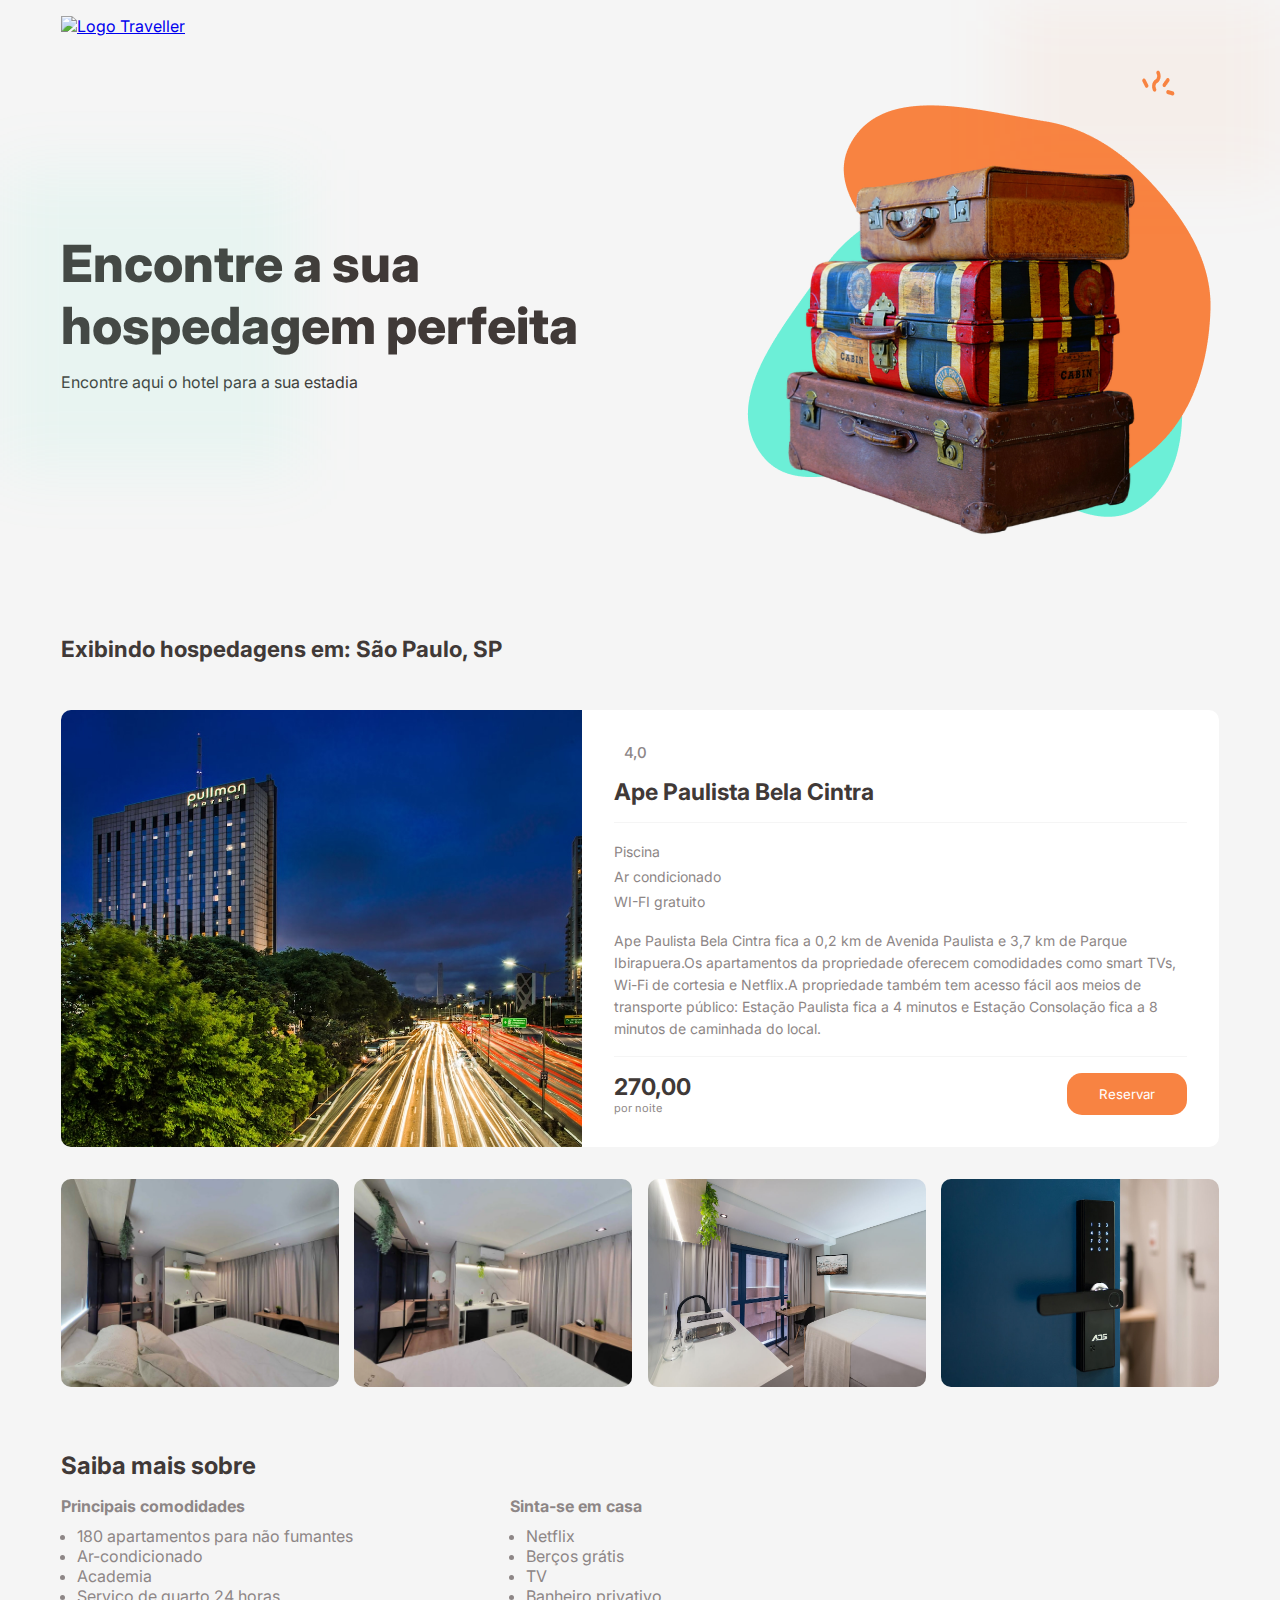
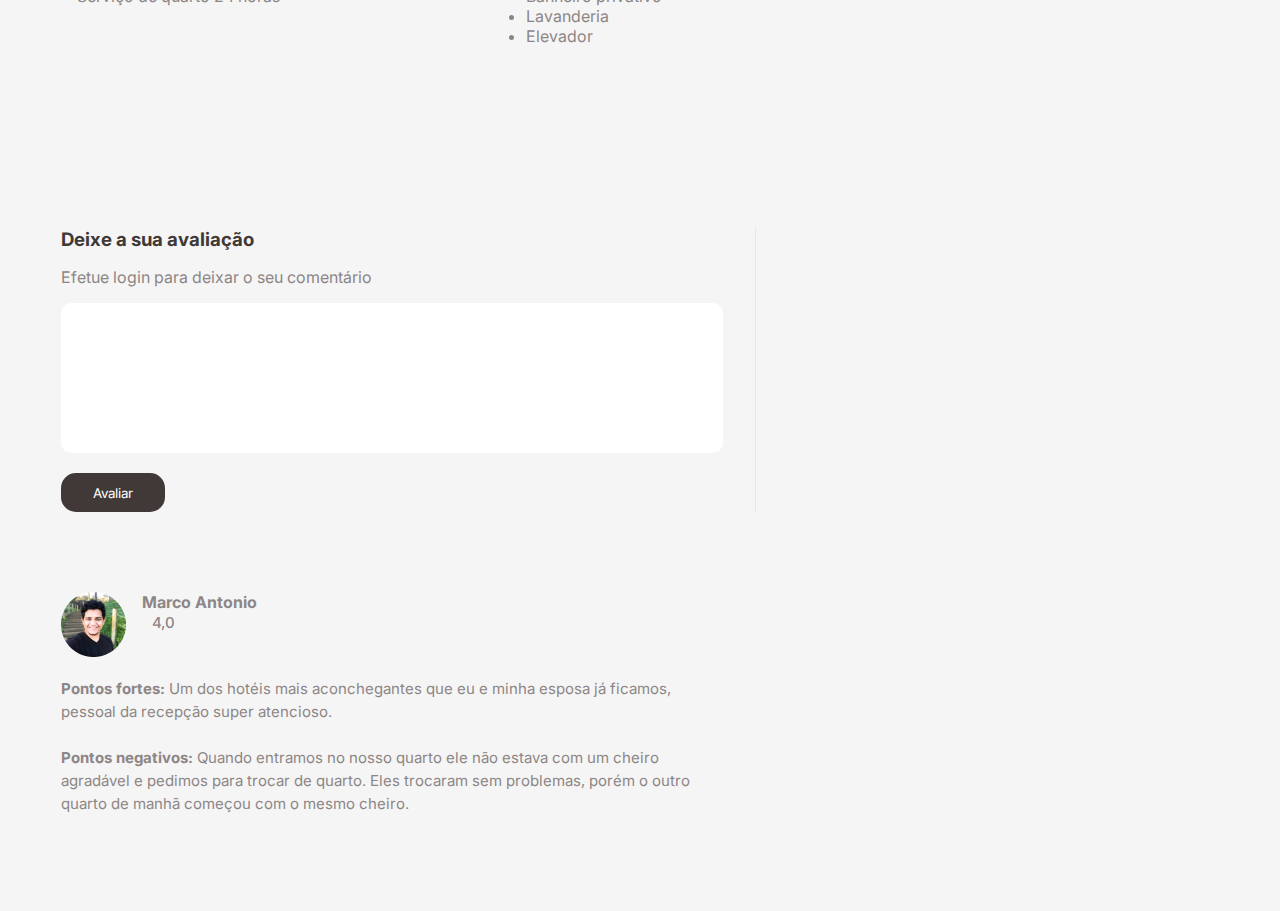
==== src/pages/hospedagem/ape-paulista.html @ 71d8b470 "Pagina e imagens do hotel ape paulista criada/add" ====
<!DOCTYPE html>
<html lang="pt-br">

<head>
  <meta charset="UTF-8">
  <meta http-equiv="X-UA-Compatible" content="IE=edge">
  <meta name="viewport" content="width=device-width, initial-scale=1.0">
  <title> Ape Paulista Bela Cintra </title>

  <link rel="stylesheet" href="../../styles/home.css" />
  <link rel="stylesheet" href="../../styles/hospedagens/style-pages.css" />

  <script src="https://polyfill.io/v3/polyfill.min.js?features=default"></script>
  <link rel="stylesheet" href="https://cdnjs.cloudflare.com/ajax/libs/font-awesome/6.0.0-beta2/css/all.min.css"
    integrity="sha512-YWzhKL2whUzgiheMoBFwW8CKV4qpHQAEuvilg9FAn5VJUDwKZZxkJNuGM4XkWuk94WCrrwslk8yWNGmY1EduTA=="
    crossorigin="anonymous" referrerpolicy="no-referrer" />
</head>
    
    <header>
        <div class="container"> 
              <a href="/index.html">  <img id="logo" src="../../assets/img/logo-traveller.png" alt="Logo Traveller" /> </a> </div>

            <div class="container header flex"> 
                <div class="header-titles"> 
                    <h2 class="title">Encontre a sua <br> hospedagem perfeita</h1>
                    <p class="subtitle">Encontre aqui o hotel para a sua estadia</p>
                </div>

                <div class="suitcases">
                    <img class="suitcases" src="../../assets/img/hospedagens/top.png" alt="Malas de viagem">
                </div>

         </div>

    </header>
 
     

    <main class="container flex">

        <p class="location"> Exibindo hospedagens em: São Paulo, SP </p>
        <section class="main-img"> 
            <img src="../../assets/img/hospedagens/pullman-1.jpg" alt="">
        </section>


        <section class="infos-hotel"> 
        
            <div class="info-stars">
                    <i class="fas fa-star"></i>
                    <i class="fas fa-star"></i>
                    <i class="fas fa-star"></i>
                    <i class="fas fa-star"></i>
                    <i class="fa-solid fa-star gray"></i>
                  <span>4,0</span>
                </div>
            
        <h1> Ape Paulista Bela Cintra </h1>
         

        <div class="more-about">
              <p><i class="fa-sharp fa-solid fa-person-swimming"></i> Piscina</p>
              <p><i class="fa-solid fa-wind"></i> Ar condicionado</p>
              <p><i class="fa-solid fa-wifi"></i> WI-FI gratuito</p>

              <p>Ape Paulista Bela Cintra fica a 0,2 km de Avenida Paulista e 3,7 km de Parque Ibirapuera.Os apartamentos da propriedade oferecem comodidades como smart TVs, Wi-Fi de cortesia e Netflix.A propriedade também tem acesso fácil aos meios de transporte público: Estação Paulista fica a 4 minutos e Estação Consolação fica a 8 minutos de caminhada do local.            </p>
        </div>

        <div class="prices-and-booking">
            <div class="prices"> 
                <strong>270,00</strong>
                <small>por noite</small>
           </div>

          <button class="btn btn-booking"> Reservar </button>

        </div>

        </section>

        <section class="hotel-gallery">
            <img src="../../assets/img/hospedagens/ape-paulista-2.webp" alt="Quarto 1 com cama de casal e cozinha">
            <img src="../../assets/img/hospedagens/ape-paulista-3.webp" alt="Quarto 2 com cama de casal e cozinha">
            <img src="../../assets/img/hospedagens/ape-paulista-4.jpg" alt="Quarto 3 com cama de casal e cozinha">
            <img src="../../assets/img/hospedagens/ape-paulista-5.jpg" alt="Imagem da porta com fechadura eletronica">
        </section>


        <section class="hotel-desc-main">
            <h2>Saiba mais sobre</h2>
            <div class="flex desc-main-flex"> 
                <div class="hotel-comfort">
                    <strong> Principais comodidades </strong> 
                    <ul> 
                         
                            <li> 180 apartamentos para não fumantes </li>
                            <li> Ar-condicionado </li>
                            <li> Academia </li>
                            <li> Serviço de quarto 24 horas</li>
                    </ul> 
            </div>

            <div class="hotel-comfort">
                <strong> Sinta-se em casa</strong> 
                <ul> 
                        <li> Netflix </li>
                        <li> Berços grátis </li>
                        <li> TV </li>
                        <li> Banheiro privativo </li>
                        <li> Lavanderia </li>
                        <li> Elevador </li>
                </ul> 
        </div>

        <iframe src="https://www.google.com/maps/embed?pb=!1m18!1m12!1m3!1d3657.3712341080295!2d-46.663072385035385!3d-23.55510696724648!2m3!1f0!2f0!3f0!3m2!1i1024!2i768!4f13.1!3m3!1m2!1s0x94ce5832824b8c51%3A0xcbb1a629f4c83965!2sR.%20Bela%20Cintra%2C%20934%20-%20Consola%C3%A7%C3%A3o%2C%20S%C3%A3o%20Paulo%20-%20SP%2C%2001415-002!5e0!3m2!1spt-BR!2sbr!4v1664850452083!5m2!1spt-BR!2sbr" width="400" height="300" style="border:0;" allowfullscreen="" loading="lazy" referrerpolicy="no-referrer-when-downgrade"></iframe>

                    
                
            </div>

        </section>

        <section class="guest-reviews-head">
            <h3>Deixe a sua avaliação</h3>

            <label for="guest-reviews">Efetue login para deixar o seu comentário</label>
            <textarea name="guest-reviews" id="guest-reviews" cols="30" rows="10"></textarea>

            <button class="btn btn-reviews"> Avaliar </button>


        </section>

        <section class="guest-reviews-comments">
            <div class="user-review"> 
              <div class="review-avatar"> <img src="../../assets/img/hospedagens/avatar-1.png" alt="Imagem de perfil do usuário que avaliou"> </div>

              <div class="user-and-stars">
                <strong>Marco Antonio</strong>
                <div class="user-review-stars">
                    <i class="fas fa-star"></i>
                    <i class="fas fa-star"></i>
                    <i class="fas fa-star"></i>
                    <i class="fas fa-star"></i>
                    <i class="fas fa-star gray"></i>
                  <span>4,0</span>
                </div>
                
              </div>

             <div class="text-review">
                <p> <strong>Pontos fortes: </strong> Um dos hotéis mais aconchegantes que eu e minha esposa já ficamos, pessoal da recepção super atencioso. <br> <br>

                <p> <strong>Pontos negativos:</strong> Quando entramos no nosso quarto ele não estava com um cheiro agradável e pedimos para trocar de quarto. Eles trocaram sem problemas, porém o outro quarto de manhã começou com o mesmo cheiro.
                </p>
                </p>
             </div>
        </div>

        </section>

    </main>

</body>
</html>
---- src/styles/home.css ----
@import url('https://fonts.googleapis.com/css2?family=Inter&display=swap');
@import url('https://fonts.googleapis.com/css2?family=Roboto&display=swap');

body {
  background: #F5F5F5;
  color: #403937;
}

div.container-logo {
  padding: 13px 0px 0px 160px;
  width: 122px;
  height: 65px;
}

a.item {
  color: #f98748;
  text-decoration: none;
  font-family: 'Inter';
  margin: 25px 10px 0px 50px;
  text-align: center;
  font-weight: 900;
}

* {
  margin: 0;
  padding: 0;
  box-sizing: border-box;
}

div.inline {
  display: inline-flex;
  width: 100%;
}

h1.title {
  width: 500px;
  /* height: 124px; */
  margin-left: 160px;
  margin-top: 150px;

  font-family: 'Inter';
  font-style: normal;
  font-weight: 800;
  font-size: 48px;
  line-height: 130%;

  text-shadow: 0px 4px 4px rgba(0, 0, 0, 0.25);
}

h4.subtitle {
  width: 400px;
  height: 52px;
  margin-left: 160px;
  margin-top: 22px;

  font-family: 'Roboto';
  font-style: normal;
  font-weight: 400;
  font-size: 20px;
  line-height: 130%;

  font-stretch: 100;
}

div.container-suitcases {
  float: left;
}

img.suitcases {
  width: 596px;
  height: 634px;
  margin-bottom: 10px;
}

.accommodation__title {
  width: 449px;
  height: 42px;
  margin-top: 0px;
  margin-left: 70px;

  font-family: 'Inter';
  font-style: normal;
  font-weight: 800;
  font-size: 32px;
  line-height: 130%;

  color: #403937;
}

/* Card-Home */
section.grid-container {
  grid-template-columns: auto auto auto;
  justify-content: center;
  align-items: center;
  display: grid;
}

div.card {
  background: url(../assets/img/edificio.png);
  border-radius: 31px;
  width: 354px;
  height: 473px;
  margin-left: 50px;
  margin-top: 60px;
}

.card__container {
  width: 354px;
  height: 201px;
  left: 159px;
  margin-top: 300px;

  background: #FFFFFF;
  border-radius: 31px;
}

.star__container {
  margin-left: 30px;
  margin-bottom: 10px;
}

span {
  margin-left: 10px;
  font-family: 'Inter';
  font-style: normal;
  font-weight: 500;
  font-size: 15px;
}

.fa-star {
  color: #E5BA20;
}

p.star__container>i:last-child {
  color: #E2E2E2
}

h2.info-box__title {
  margin-left: 30px;
  font-family: 'Inter';
  font-size: 23px;
}

hr {
  width: 292px;
  height: 0px;
  margin-left: 18px;
  margin-top: 30px;

  border: 1px solid rgba(0, 0, 0, 0.07);
}

div.icon {
  width: 253px;
  height: 57px;
  margin-left: 30px;
  margin-top: 20px;
  color: #8D8686;
}

div.icon>p {
  height: 13px;

  font-family: 'Inter';
  font-style: normal;
  font-weight: 500;
  font-size: 12px;
  line-height: 130%;
}

p.price {
  height: 30px;
  margin-right: 40px;
  margin-top: 10px;

  font-family: 'Inter';
  font-style: normal;
  font-weight: 700;
  font-size: 23px;
  line-height: 130%;

  display: flex;
  align-items: flex-end;

  color: #403937;
}

p.by-night {
  height: 14px;
  left: 399px;
  right: 954px;
  top: 1200px;

  font-family: 'Inter';
  font-style: normal;
  font-weight: 500;
  font-size: 11px;
  line-height: 130%;

  color: #8D8686;
}

.bottom__space {
  margin-bottom: 100px;
}

@media (min-width: 1024px) and (max-width: 1120px) {
  div.container-logo {
    padding: 10px 0px 0px 140px;
    width: 620px;
  }

  h1.title {
    width: 240px;
    margin-left: 140px;
    margin-top: 150px;

    font-family: 'Inter';
    font-style: normal;
    font-weight: 800;
    font-size: 28px;
    line-height: 130%;

    text-shadow: 0px 4px 4px rgba(0, 0, 0, 0.25);
  }

  h4.subtitle {
    width: 240px;
    height: 52px;
    margin-left: 140px;
    margin-top: 22px;

    font-family: 'Roboto';
    font-style: normal;
    font-weight: 400;
    font-size: 20px;
    line-height: 130%;

    font-stretch: 100;
  }
  
  img.suitcases {
    width: 450px;
    height: 560px;
    margin-bottom: 5px;
  }

  section.grid-container {
    grid-template-columns: auto auto;
    justify-content: center;
    align-items: center;
    display: grid;
  }

  .accommodation__title {
    width: 449px;
    height: 42px;
    margin-top: 0px;
    margin-left: 170px;

    font-family: 'Inter';
    font-style: normal;
    font-weight: 800;
    font-size: 30px;
    line-height: 130%;

    color: #403937;
  }
}

@media (min-width: 750px) and (max-width: 1023px) {
  div.container-logo {
    padding: 13px 0px 0px 100px;
    width: 620px;
  }

  h1.title {
    width: 200px;
    margin-left: 100px;
    margin-top: 150px;

    font-family: 'Inter';
    font-style: normal;
    font-weight: 800;
    font-size: 28px;
    line-height: 130%;

    text-shadow: 0px 4px 4px rgba(0, 0, 0, 0.25);
  }

  h4.subtitle {
    width: 200px;
    height: 52px;
    margin-left: 100px;
    margin-top: 22px;

    font-family: 'Roboto';
    font-style: normal;
    font-weight: 400;
    font-size: 20px;
    line-height: 130%;

    font-stretch: 100;
  }

  img.suitcases {
    width: 400px;
    height: 500px;
    margin-bottom: 5px;
  }

  section.grid-container {
    grid-template-columns: auto auto;
    justify-content: center;
    align-items: center;
    display: grid;
  }

  .accommodation__title {
    width: 449px;
    height: 42px;
    margin-top: 0px;
    margin-left: 120px;

    font-family: 'Inter';
    font-style: normal;
    font-weight: 800;
    font-size: 25px;
    line-height: 130%;

    color: #403937;
  }

  div.card {
    background: url(../assets/img/edificio.png);
    border-radius: 31px;
    width: 300px;
    height: 473px;
    margin-left: 50px;
    margin-top: 60px;
  }

  .card__container {
    width: 300px;
    height: 201px;
    left: 159px;
    margin-top: 300px;

    background: #FFFFFF;
    border-radius: 31px;
  }
}

@media (min-width: 500px) and (max-width: 750px) {
  div.container-logo {
    padding: 13px 0px 0px 30px;
    width: 620px;
    /* height: 65px; */
  }

  a.item {
    color: #f98748;
    text-decoration: none;
    font-family: 'Inter';
    margin: 25px 10px 0px 50px;
    text-align: center;
    font-weight: 900;
  }

  h1.title {
    width: 200px;
    /* height: 124px; */
    margin-left: 30px;
    margin-top: 150px;

    font-family: 'Inter';
    font-style: normal;
    font-weight: 800;
    font-size: 20px;
    line-height: 130%;

    text-shadow: 0px 4px 4px rgba(0, 0, 0, 0.25);
  }

  h4.subtitle {
    width: 200px;
    height: 52px;
    margin-left: 30px;
    margin-top: 22px;

    font-family: 'Roboto';
    font-style: normal;
    font-weight: 400;
    font-size: 15px;
    line-height: 130%;

    font-stretch: 100;
  }

  img.suitcases {
    width: 370px;
    height: 450px;
    margin-bottom: 5px;
  }

  section.grid-container {
    grid-template-columns: auto;
    justify-content: center;
    align-items: center;
    /* display: grid; */
  }

  .accommodation__title {
    width: 449px;
    height: 42px;
    margin-top: 0px;
    margin-left: 60px;

    font-family: 'Inter';
    font-style: normal;
    font-weight: 800;
    font-size: 20px;
    line-height: 130%;

    color: #403937;
  }

  div.card {
    background: url(../assets/img/edificio.png);
    border-radius: 31px;
    width: 300px;
    height: 473px;
    margin-left: 50px;
    margin-top: 60px;
  }

  .card__container {
    width: 300px;
    height: 201px;
    left: 159px;
    margin-top: 300px;

    background: #FFFFFF;
    border-radius: 31px;
  }
}
---- src/styles/hospedagens/style-pages.css ----
@import url("https://fonts.googleapis.com/css2?family=Inter:wght@400;500;600;700;800&display=swap"); :root {
    --main-color: #F88342;
    --headings-color: #403937;
    --body-color: #8D8686;
}

body {
    color: var(--body-color);
    font-family: Inter, Arial, Tahoma, sans-serif;
}

.container {
    max-width: 1190px;
    margin: auto;
    padding: 1rem;
}

.header-titles h2 {
    font-weight: 800;
    font-size: 3.2rem;
    color: var(--headings-color);
}

.subtitle {
    color: var(--headings-color);
    margin-top: 1rem;
}

.container.header.flex {
    flex-wrap: nowrap;
    margin: auto;
}

header .suitcases img {
    height: auto;
    margin: 0;
    width: auto;
}

header:after {
    background: rgba(248, 131, 65, 0.06);
    filter: blur(31.5px);
    width: 275px;
    height: 180px;
    content: "";
    position: absolute;
    right: 0px;
    top: 0;
}

header:before {
    position: absolute;
    width: 300px;
    height: 300px;
    top: 170px;
    background: rgba(108, 239, 215, 0.09);
    filter: blur(31.5px);
    left: 0px;
    content: "";
}

header {
    margin-bottom: -2rem;
}

.header-titles {
    display: flex;
    align-items: center;
    flex-wrap: wrap;
    align-content: center;
}

.location {
    width: 100%;
    margin-bottom: 3rem;
    font-weight: 700;
    font-size: 1.4rem;
    color: var(--headings-color);
}

.main-img {
    width: 45%;
    border-radius: 10px;
    background: rgba(255, 255, 255, 0.42);
}

.infos-hotel {
    width: 55%;
    background: rgb(255, 255, 255);
    padding: 2rem;
    border-radius: 0px 10px 10px 0px;
}

.flex {
    display: flex;
    justify-content: flex-start;
    flex-wrap: wrap;
    margin-top: 5rem;
}

.infos-hotel h1 {
    font-weight: 700;
    font-size: 23px;
    margin: 1rem 0px;
    color: var(--headings-color);
}

.more-about {
    font-size: 14px;
    border-top: 1px solid rgba(0, 0, 0, 0.04);
    border-bottom: 1px solid rgba(0, 0, 0, 0.04);
    padding: 1rem 0px;
    margin-bottom: 1rem;
    line-height: 25px;
}

.prices-and-booking {
    display: flex;
    justify-content: space-between;
}

.prices-and-booking .prices strong {
    font-style: normal;
    font-weight: 700;
    font-size: 23px;
    width: 100%;
    color: var(--headings-color);
}

.prices {
    display: flex;
    flex-wrap: wrap;
}

.prices-and-booking .prices small {
    font-size: 11px;
}

.btn {
    border-radius: 15px;
    border: unset;
    padding: 0.7rem 2rem;
    color: rgb(255, 255, 255);
    font-family: Inter, Arial, Tahoma, sans-serif;
    cursor: pointer;
    transition: 0.6s all;
}

.btn:hover {
    opacity: 0.8;
    transition: 0.6s all;
}

.btn.btn-booking {
    background: var(--main-color);
}

.btn.btn-reviews {
    background: var(--headings-color);
}

.more-about p:nth-child(4) {
    line-height: 22px;
    display: block;
    margin-top: 1rem;
}

.hotel-desc-main {
    width: 100%;
    margin-bottom: 2rem;
}

.hotel-desc-main h2, .guest-reviews-head h3 {
    color: var(--headings-color);
    margin-bottom: 1rem;
}

.guest-reviews-head textarea {
    width: 100%;
    border: unset;
    border-radius: 10px;
    margin-top: 1rem;
    resize: none;
    margin-bottom: 1rem;
}

.guest-reviews-head, .guest-reviews-comments {
    width: 60%;
    border-right: 1px solid rgba(0, 0, 0, 0.06);
    padding-right: 2rem;
    margin-bottom: 5rem;
}

.main-img img {
    width: 100%;
    height: 100%;
    object-fit: cover;
    border-radius: 10px 0px 0px 10px;
}

.hotel-gallery {
    width: 100%;
    display: flex;
    justify-content: space-between;
    gap: 10px;
    margin: 2rem 0rem 4rem;
}

.hotel-gallery img {
    width: 24%;
    border-radius: 10px;
}

.guest-reviews-comments {
    border: unset;
}

.user-review {
    display: flex;
    flex-wrap: wrap;
}

.review-avatar {
    margin-right: 1rem;
}

.hotel-desc-main li {
    margin-left: 1rem;
}

.hotel-desc-main ul {
    margin-bottom: 1.4rem;
}

.flex.desc-main-flex {
    margin: 0;
    justify-content: space-between;
}

.hotel-comfort strong {
    margin-bottom: 0.6rem;
    display: block;
}

.text-review {
    margin-top: 1rem;
    line-height: 23px;
    font-size: 15px;
}

.fa-star.gray {
    color: #0000001c;
}

@media only screen and (max-width: 600px) {
    .main-img, .infos-hotel, .guest-reviews-head, .guest-reviews-comments {
        width: 100%;
    }

    .hotel-gallery img {
        width: 48%;
        margin-bottom: 1rem;
    }

    .hotel-gallery {
        flex-wrap: wrap;
        gap: 0;
    }

    .container {
        width: 95%;
        padding: 0;
    }

    .main-img img, .infos-hotel {
        border-radius: 10px;
    }

    .guest-reviews-head, .guest-reviews-comments {
        border: unset;
        padding: 0;
        border-top: 1px solid rgba(0, 0, 0, 0.06);
        padding-top: 2rem;
    }

    .prices-and-booking {
        flex-direction: column;
    }

    .btn {
        margin-top: 1rem;
    }

    .flex.desc-main-flex {
        flex-direction: column;
    }

    .container.header.flex {
        flex-direction: column;
    }

    .header-titles h2 {
        font-size: 2rem;
    }

    header .suitcases {
        width: 100%;
    }

    header .suitcases img {
        margin: 0;
    }

    header {
        margin-top: 1rem;
    }

    .header-titles {
        margin-top: 2rem;
    }
}
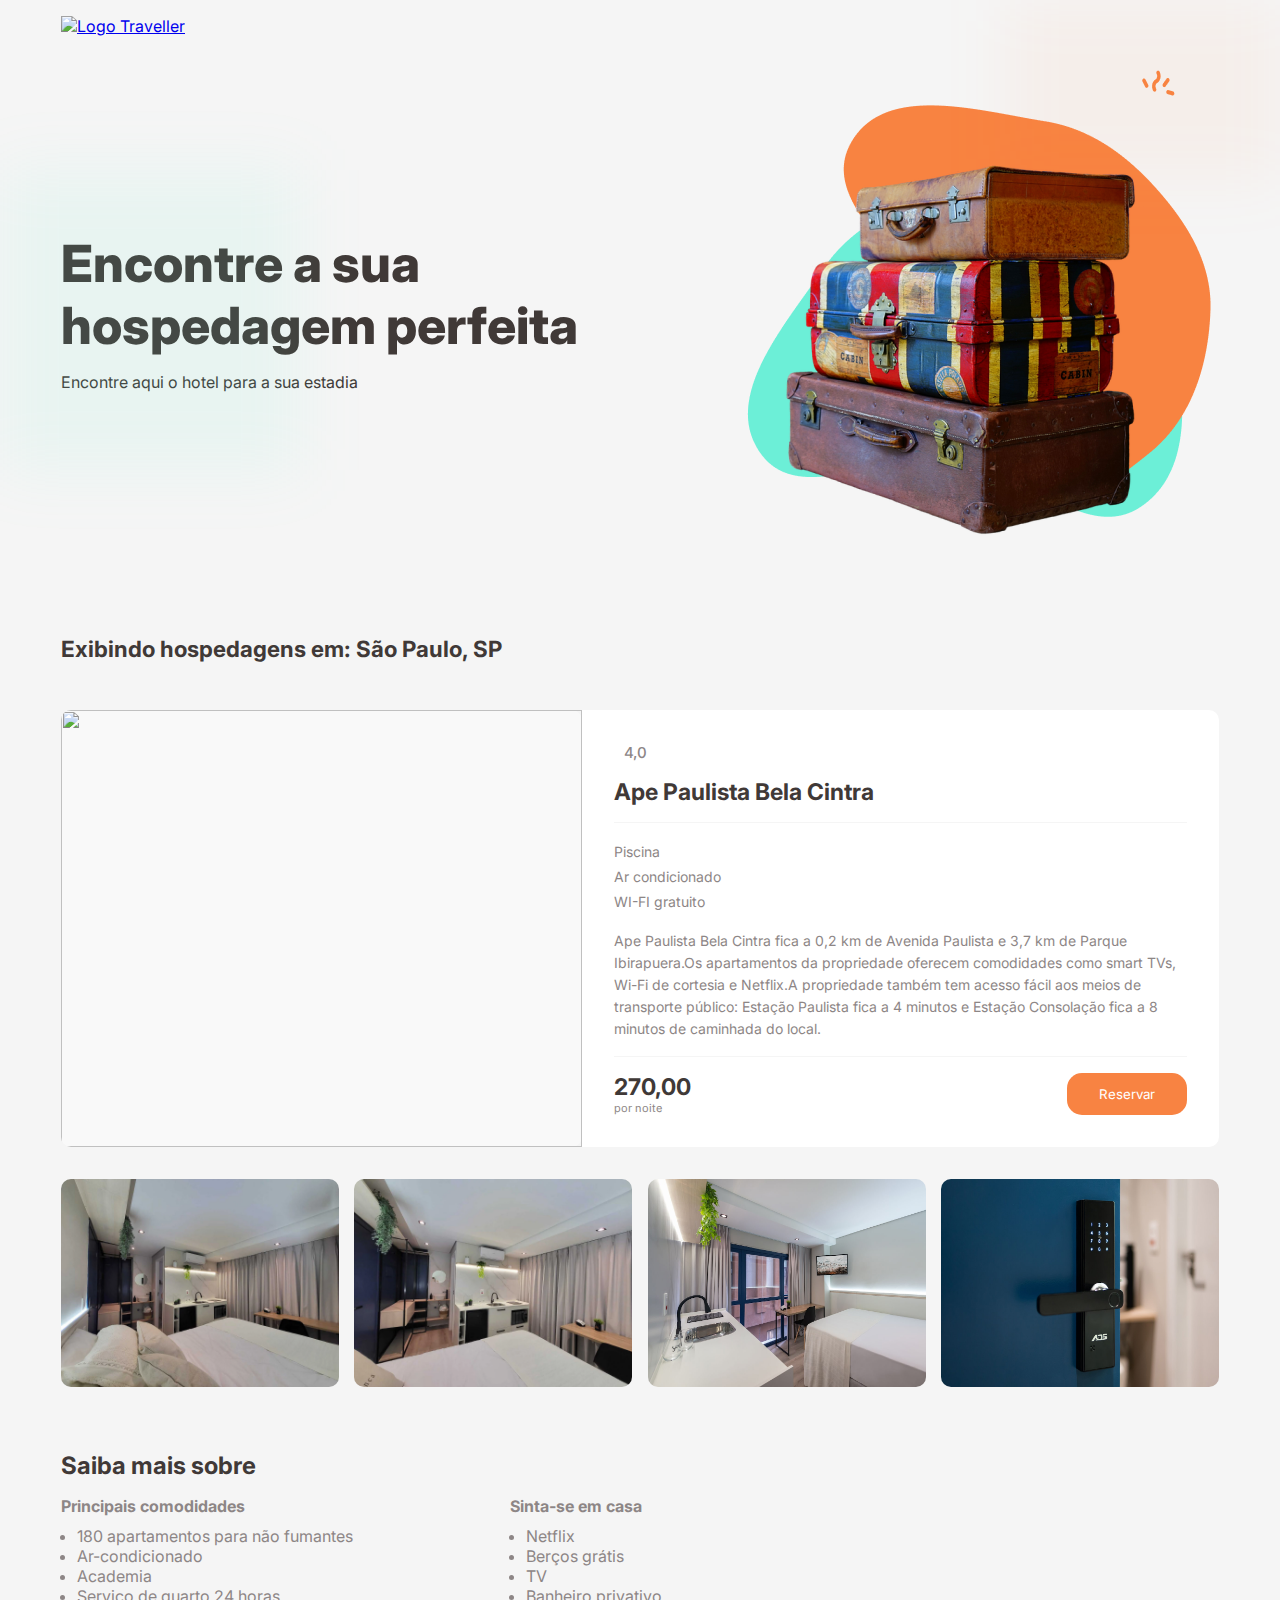
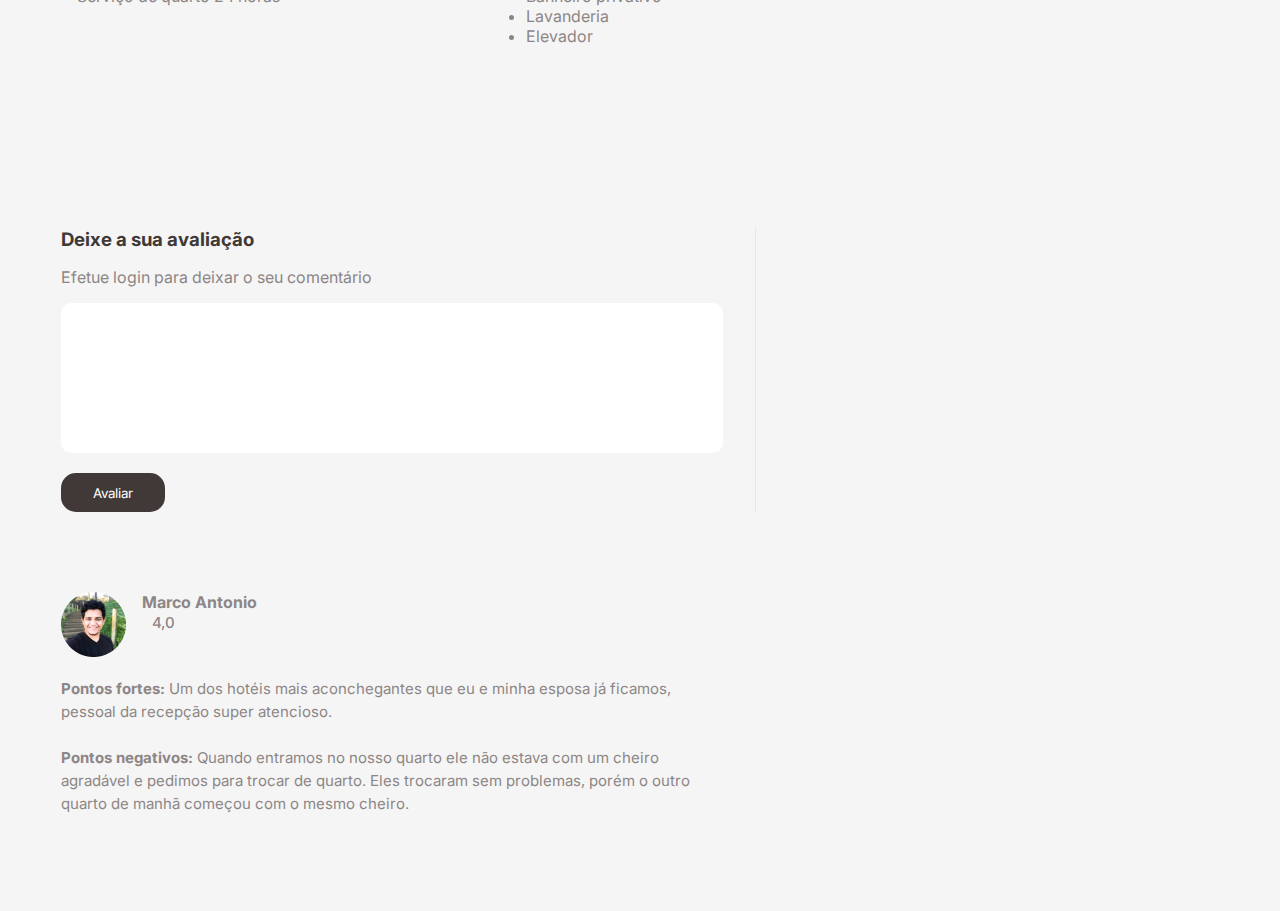
==== commit 132bbc0e: "Favicon adicionado e atualizado nas pags dos hoteis" ====
--- a/src/pages/hospedagem/ape-paulista.html
+++ b/src/pages/hospedagem/ape-paulista.html
@@ -5,6 +5,8 @@
   <meta charset="UTF-8">
   <meta http-equiv="X-UA-Compatible" content="IE=edge">
   <meta name="viewport" content="width=device-width, initial-scale=1.0">
+  <link rel="shortcut icon" href="../../assets/img/fav-ico.png" type="image/x-icon">
+
   <title> Ape Paulista Bela Cintra </title>
 
   <link rel="stylesheet" href="../../styles/home.css" />
@@ -40,7 +42,7 @@
 
         <p class="location"> Exibindo hospedagens em: São Paulo, SP </p>
         <section class="main-img"> 
-            <img src="../../assets/img/hospedagens/pullman-1.jpg" alt="">
+            <img src="../../assets/img/hospedagens/ape-paulista-1.webp" alt="">
         </section>
 
 
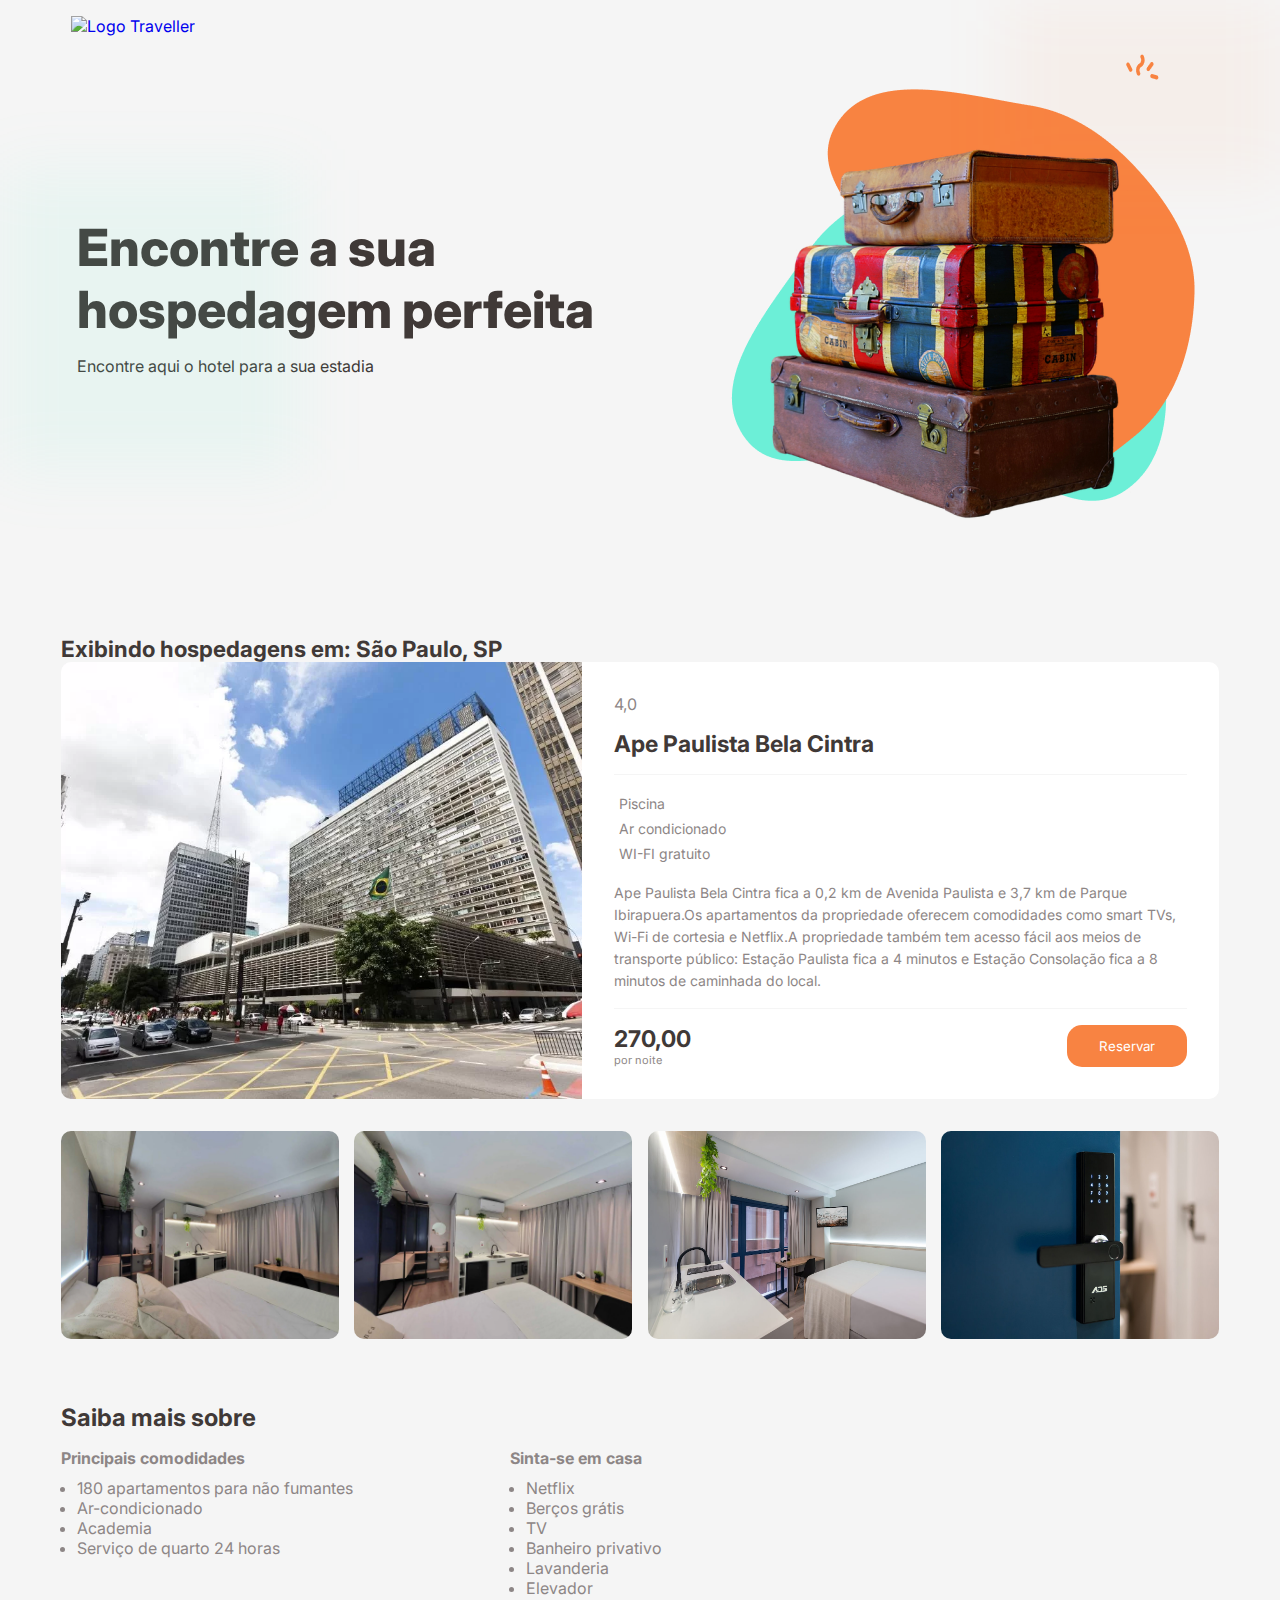
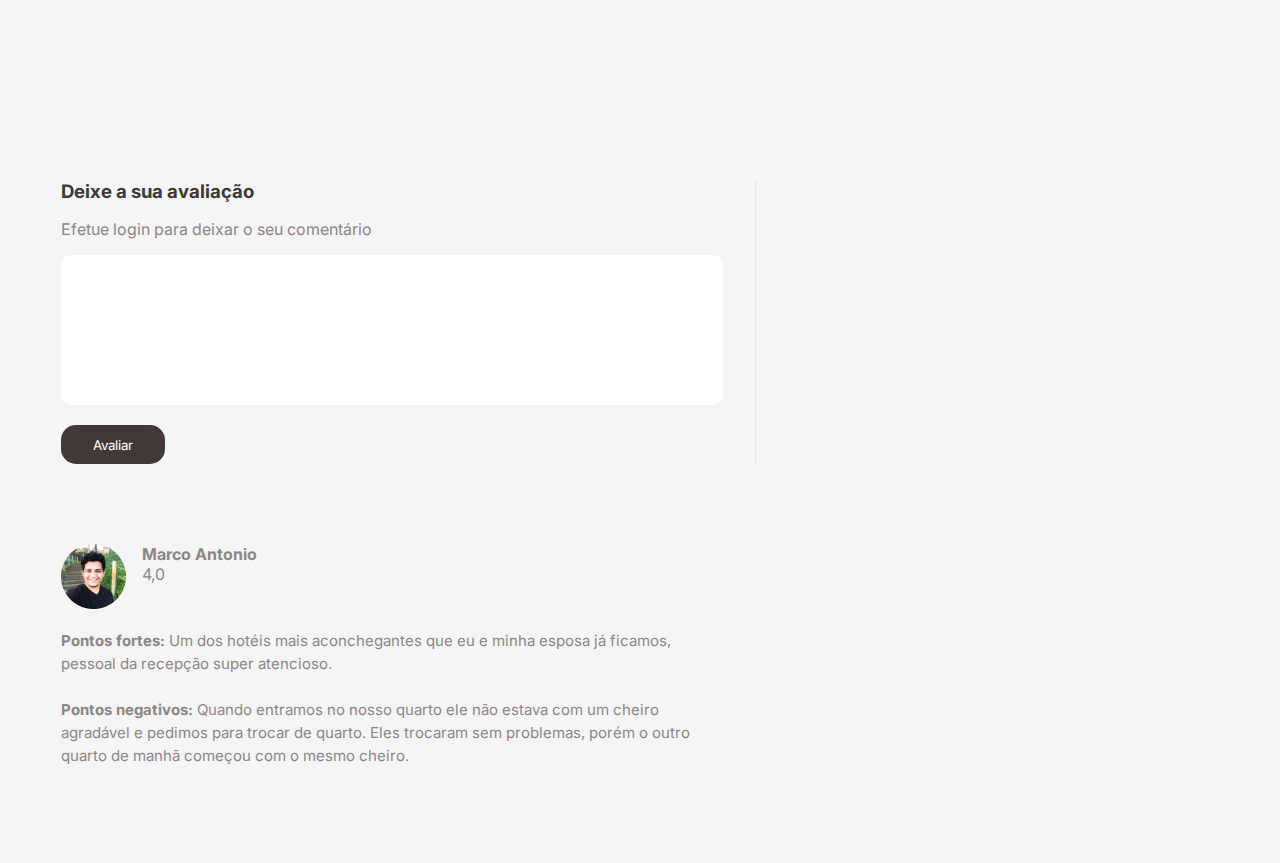
==== commit b29d696a: "Alterção no card com bootstrap e logo" ====
--- a/src/pages/hospedagem/ape-paulista.html
+++ b/src/pages/hospedagem/ape-paulista.html
@@ -17,151 +17,162 @@
     integrity="sha512-YWzhKL2whUzgiheMoBFwW8CKV4qpHQAEuvilg9FAn5VJUDwKZZxkJNuGM4XkWuk94WCrrwslk8yWNGmY1EduTA=="
     crossorigin="anonymous" referrerpolicy="no-referrer" />
 </head>
-    
-    <header>
-        <div class="container"> 
-              <a href="/index.html">  <img id="logo" src="../../assets/img/logo-traveller.png" alt="Logo Traveller" /> </a> </div>
 
-            <div class="container header flex"> 
-                <div class="header-titles"> 
-                    <h2 class="title">Encontre a sua <br> hospedagem perfeita</h1>
-                    <p class="subtitle">Encontre aqui o hotel para a sua estadia</p>
-                </div>
+<header>
+  <div class="container">
+    <a href="/index.html"> <img id="logo" src="../../assets/img/Logo/LOGO (1).png" alt="Logo Traveller" /> </a>
 
-                <div class="suitcases">
-                    <img class="suitcases" src="../../assets/img/hospedagens/top.png" alt="Malas de viagem">
-                </div>
+    <div class="container header flex">
+      <div class="header-titles">
+        <h2 class="title">Encontre a sua <br> hospedagem perfeita</h1>
+          <p class="subtitle">Encontre aqui o hotel para a sua estadia</p>
+      </div>
 
-         </div>
+      <div class="suitcases">
+        <img class="suitcases" src="../../assets/img/hospedagens/top.png" alt="Malas de viagem">
+      </div>
 
-    </header>
- 
-     
+    </div>
 
-    <main class="container flex">
-
-        <p class="location"> Exibindo hospedagens em: São Paulo, SP </p>
-        <section class="main-img"> 
-            <img src="../../assets/img/hospedagens/ape-paulista-1.webp" alt="">
-        </section>
+</header>
 
 
-        <section class="infos-hotel"> 
-        
-            <div class="info-stars">
-                    <i class="fas fa-star"></i>
-                    <i class="fas fa-star"></i>
-                    <i class="fas fa-star"></i>
-                    <i class="fas fa-star"></i>
-                    <i class="fa-solid fa-star gray"></i>
-                  <span>4,0</span>
-                </div>
-            
-        <h1> Ape Paulista Bela Cintra </h1>
-         
 
-        <div class="more-about">
-              <p><i class="fa-sharp fa-solid fa-person-swimming"></i> Piscina</p>
-              <p><i class="fa-solid fa-wind"></i> Ar condicionado</p>
-              <p><i class="fa-solid fa-wifi"></i> WI-FI gratuito</p>
+<main class="container flex">
 
-              <p>Ape Paulista Bela Cintra fica a 0,2 km de Avenida Paulista e 3,7 km de Parque Ibirapuera.Os apartamentos da propriedade oferecem comodidades como smart TVs, Wi-Fi de cortesia e Netflix.A propriedade também tem acesso fácil aos meios de transporte público: Estação Paulista fica a 4 minutos e Estação Consolação fica a 8 minutos de caminhada do local.            </p>
+  <p class="location"> Exibindo hospedagens em: São Paulo, SP </p>
+  <section class="main-img">
+    <img src="../../assets/img/hospedagens/ape-paulista-1.webp" alt="">
+  </section>
+
+
+  <section class="infos-hotel">
+
+    <div class="info-stars">
+      <i class="fas fa-star"></i>
+      <i class="fas fa-star"></i>
+      <i class="fas fa-star"></i>
+      <i class="fas fa-star"></i>
+      <i class="fa-solid fa-star gray"></i>
+      <span>4,0</span>
+    </div>
+
+    <h1> Ape Paulista Bela Cintra </h1>
+
+
+    <div class="more-about">
+      <p><i class="fa-sharp fa-solid fa-person-swimming"></i> Piscina</p>
+      <p><i class="fa-solid fa-wind"></i> Ar condicionado</p>
+      <p><i class="fa-solid fa-wifi"></i> WI-FI gratuito</p>
+
+      <p>Ape Paulista Bela Cintra fica a 0,2 km de Avenida Paulista e 3,7 km de Parque Ibirapuera.Os apartamentos da
+        propriedade oferecem comodidades como smart TVs, Wi-Fi de cortesia e Netflix.A propriedade também tem acesso
+        fácil aos meios de transporte público: Estação Paulista fica a 4 minutos e Estação Consolação fica a 8 minutos
+        de caminhada do local. </p>
+    </div>
+
+    <div class="prices-and-booking">
+      <div class="prices">
+        <strong>270,00</strong>
+        <small>por noite</small>
+      </div>
+
+      <button class="btn btn-booking"> Reservar </button>
+
+    </div>
+
+  </section>
+
+  <section class="hotel-gallery">
+    <img src="../../assets/img/hospedagens/ape-paulista-2.webp" alt="Quarto 1 com cama de casal e cozinha">
+    <img src="../../assets/img/hospedagens/ape-paulista-3.webp" alt="Quarto 2 com cama de casal e cozinha">
+    <img src="../../assets/img/hospedagens/ape-paulista-4.jpg" alt="Quarto 3 com cama de casal e cozinha">
+    <img src="../../assets/img/hospedagens/ape-paulista-5.jpg" alt="Imagem da porta com fechadura eletronica">
+  </section>
+
+
+  <section class="hotel-desc-main">
+    <h2>Saiba mais sobre</h2>
+    <div class="flex desc-main-flex">
+      <div class="hotel-comfort">
+        <strong> Principais comodidades </strong>
+        <ul>
+
+          <li> 180 apartamentos para não fumantes </li>
+          <li> Ar-condicionado </li>
+          <li> Academia </li>
+          <li> Serviço de quarto 24 horas</li>
+        </ul>
+      </div>
+
+      <div class="hotel-comfort">
+        <strong> Sinta-se em casa</strong>
+        <ul>
+          <li> Netflix </li>
+          <li> Berços grátis </li>
+          <li> TV </li>
+          <li> Banheiro privativo </li>
+          <li> Lavanderia </li>
+          <li> Elevador </li>
+        </ul>
+      </div>
+
+      <iframe
+        src="https://www.google.com/maps/embed?pb=!1m18!1m12!1m3!1d3657.3712341080295!2d-46.663072385035385!3d-23.55510696724648!2m3!1f0!2f0!3f0!3m2!1i1024!2i768!4f13.1!3m3!1m2!1s0x94ce5832824b8c51%3A0xcbb1a629f4c83965!2sR.%20Bela%20Cintra%2C%20934%20-%20Consola%C3%A7%C3%A3o%2C%20S%C3%A3o%20Paulo%20-%20SP%2C%2001415-002!5e0!3m2!1spt-BR!2sbr!4v1664850452083!5m2!1spt-BR!2sbr"
+        width="400" height="300" style="border:0;" allowfullscreen="" loading="lazy"
+        referrerpolicy="no-referrer-when-downgrade"></iframe>
+
+
+
+    </div>
+
+  </section>
+
+  <section class="guest-reviews-head">
+    <h3>Deixe a sua avaliação</h3>
+
+    <label for="guest-reviews">Efetue login para deixar o seu comentário</label>
+    <textarea name="guest-reviews" id="guest-reviews" cols="30" rows="10"></textarea>
+
+    <button class="btn btn-reviews"> Avaliar </button>
+
+
+  </section>
+
+  <section class="guest-reviews-comments">
+    <div class="user-review">
+      <div class="review-avatar"> <img src="../../assets/img/hospedagens/avatar-1.png"
+          alt="Imagem de perfil do usuário que avaliou"> </div>
+
+      <div class="user-and-stars">
+        <strong>Marco Antonio</strong>
+        <div class="user-review-stars">
+          <i class="fas fa-star"></i>
+          <i class="fas fa-star"></i>
+          <i class="fas fa-star"></i>
+          <i class="fas fa-star"></i>
+          <i class="fas fa-star gray"></i>
+          <span>4,0</span>
         </div>
 
-        <div class="prices-and-booking">
-            <div class="prices"> 
-                <strong>270,00</strong>
-                <small>por noite</small>
-           </div>
+      </div>
 
-          <button class="btn btn-booking"> Reservar </button>
+      <div class="text-review">
+        <p> <strong>Pontos fortes: </strong> Um dos hotéis mais aconchegantes que eu e minha esposa já ficamos, pessoal
+          da recepção super atencioso. <br> <br>
 
-        </div>
+        <p> <strong>Pontos negativos:</strong> Quando entramos no nosso quarto ele não estava com um cheiro agradável e
+          pedimos para trocar de quarto. Eles trocaram sem problemas, porém o outro quarto de manhã começou com o mesmo
+          cheiro.
+        </p>
+        </p>
+      </div>
+    </div>
 
-        </section>
+  </section>
 
-        <section class="hotel-gallery">
-            <img src="../../assets/img/hospedagens/ape-paulista-2.webp" alt="Quarto 1 com cama de casal e cozinha">
-            <img src="../../assets/img/hospedagens/ape-paulista-3.webp" alt="Quarto 2 com cama de casal e cozinha">
-            <img src="../../assets/img/hospedagens/ape-paulista-4.jpg" alt="Quarto 3 com cama de casal e cozinha">
-            <img src="../../assets/img/hospedagens/ape-paulista-5.jpg" alt="Imagem da porta com fechadura eletronica">
-        </section>
-
-
-        <section class="hotel-desc-main">
-            <h2>Saiba mais sobre</h2>
-            <div class="flex desc-main-flex"> 
-                <div class="hotel-comfort">
-                    <strong> Principais comodidades </strong> 
-                    <ul> 
-                         
-                            <li> 180 apartamentos para não fumantes </li>
-                            <li> Ar-condicionado </li>
-                            <li> Academia </li>
-                            <li> Serviço de quarto 24 horas</li>
-                    </ul> 
-            </div>
-
-            <div class="hotel-comfort">
-                <strong> Sinta-se em casa</strong> 
-                <ul> 
-                        <li> Netflix </li>
-                        <li> Berços grátis </li>
-                        <li> TV </li>
-                        <li> Banheiro privativo </li>
-                        <li> Lavanderia </li>
-                        <li> Elevador </li>
-                </ul> 
-        </div>
-
-        <iframe src="https://www.google.com/maps/embed?pb=!1m18!1m12!1m3!1d3657.3712341080295!2d-46.663072385035385!3d-23.55510696724648!2m3!1f0!2f0!3f0!3m2!1i1024!2i768!4f13.1!3m3!1m2!1s0x94ce5832824b8c51%3A0xcbb1a629f4c83965!2sR.%20Bela%20Cintra%2C%20934%20-%20Consola%C3%A7%C3%A3o%2C%20S%C3%A3o%20Paulo%20-%20SP%2C%2001415-002!5e0!3m2!1spt-BR!2sbr!4v1664850452083!5m2!1spt-BR!2sbr" width="400" height="300" style="border:0;" allowfullscreen="" loading="lazy" referrerpolicy="no-referrer-when-downgrade"></iframe>
-
-                    
-                
-            </div>
-
-        </section>
-
-        <section class="guest-reviews-head">
-            <h3>Deixe a sua avaliação</h3>
-
-            <label for="guest-reviews">Efetue login para deixar o seu comentário</label>
-            <textarea name="guest-reviews" id="guest-reviews" cols="30" rows="10"></textarea>
-
-            <button class="btn btn-reviews"> Avaliar </button>
-
-
-        </section>
-
-        <section class="guest-reviews-comments">
-            <div class="user-review"> 
-              <div class="review-avatar"> <img src="../../assets/img/hospedagens/avatar-1.png" alt="Imagem de perfil do usuário que avaliou"> </div>
-
-              <div class="user-and-stars">
-                <strong>Marco Antonio</strong>
-                <div class="user-review-stars">
-                    <i class="fas fa-star"></i>
-                    <i class="fas fa-star"></i>
-                    <i class="fas fa-star"></i>
-                    <i class="fas fa-star"></i>
-                    <i class="fas fa-star gray"></i>
-                  <span>4,0</span>
-                </div>
-                
-              </div>
-
-             <div class="text-review">
-                <p> <strong>Pontos fortes: </strong> Um dos hotéis mais aconchegantes que eu e minha esposa já ficamos, pessoal da recepção super atencioso. <br> <br>
-
-                <p> <strong>Pontos negativos:</strong> Quando entramos no nosso quarto ele não estava com um cheiro agradável e pedimos para trocar de quarto. Eles trocaram sem problemas, porém o outro quarto de manhã começou com o mesmo cheiro.
-                </p>
-                </p>
-             </div>
-        </div>
-
-        </section>
-
-    </main>
+</main>
 
 </body>
+
 </html>--- a/src/styles/home.css
+++ b/src/styles/home.css
@@ -1,24 +1,9 @@
 @import url('https://fonts.googleapis.com/css2?family=Inter&display=swap');
-@import url('https://fonts.googleapis.com/css2?family=Roboto&display=swap');
 
 body {
-  background: #F5F5F5;
+  background: #F5F5F5 !important;
   color: #403937;
-}
-
-div.container-logo {
-  padding: 13px 0px 0px 160px;
-  width: 122px;
-  height: 65px;
-}
-
-a.item {
-  color: #f98748;
-  text-decoration: none;
-  font-family: 'Inter';
-  margin: 25px 10px 0px 50px;
-  text-align: center;
-  font-weight: 900;
+  font-family: Inter, Arial, Tahoma, sans-serif;
 }
 
 * {
@@ -27,39 +12,108 @@
   box-sizing: border-box;
 }
 
+.container {
+  max-width: 1190px;
+  margin: auto;
+  padding: 1rem;
+}
+
+.header-titles h2 {
+  font-weight: 800;
+  font-size: 3.2rem;
+  color: var(--headings-color);
+}
+
+.subtitle {
+  color: var(--headings-color);
+  margin-top: 1rem;
+}
+
+.container.header.flex {
+  flex-wrap: nowrap;
+  margin: auto;
+}
+
+header .suitcases img {
+  height: auto;
+  margin: 0;
+  width: auto;
+}
+
+header:after {
+  background: rgba(248, 131, 65, 0.06);
+  filter: blur(31.5px);
+  width: 275px;
+  height: 180px;
+  content: "";
+  position: absolute;
+  right: 0px;
+  top: 0;
+}
+
+header:before {
+  position: absolute;
+  width: 300px;
+  height: 300px;
+  top: 170px;
+  background: rgba(108, 239, 215, 0.09);
+  filter: blur(31.5px);
+  left: 0px;
+  content: "";
+}
+
+header {
+  margin-bottom: -2rem;
+}
+
+.navbar {
+  display: none;
+  justify-content: start;
+}
+
+#logo {
+  width: 164;
+  height: 56;
+  margin: 0px 0px 0px 10px;
+}
+
+.header-titles {
+  display: flex;
+  align-items: center;
+  flex-wrap: wrap;
+  align-content: center;
+}
+
+#carouselExampleIndicators {
+  margin: 25px;
+}
+
+.flex {
+  display: flex;
+  justify-content: flex-start;
+  flex-wrap: wrap;
+  margin-top: 5rem;
+}
+
+
+a {
+  text-decoration: none;
+}
+
+div>a:hover {
+  text-decoration: none;
+  text-decoration-color: none;
+}
+
 div.inline {
   display: inline-flex;
   width: 100%;
 }
 
-h1.title {
-  width: 500px;
-  /* height: 124px; */
-  margin-left: 160px;
-  margin-top: 150px;
-
-  font-family: 'Inter';
-  font-style: normal;
+.header-titles h2 {
   font-weight: 800;
-  font-size: 48px;
-  line-height: 130%;
-
-  text-shadow: 0px 4px 4px rgba(0, 0, 0, 0.25);
-}
-
-h4.subtitle {
-  width: 400px;
-  height: 52px;
-  margin-left: 160px;
-  margin-top: 22px;
-
-  font-family: 'Roboto';
-  font-style: normal;
-  font-weight: 400;
-  font-size: 20px;
-  line-height: 130%;
-
-  font-stretch: 100;
+  font-size: 3.2rem;
+  color: #403937;
 }
 
 div.container-suitcases {
@@ -75,8 +129,6 @@
 .accommodation__title {
   width: 449px;
   height: 42px;
-  margin-top: 0px;
-  margin-left: 70px;
 
   font-family: 'Inter';
   font-style: normal;
@@ -95,8 +147,7 @@
   display: grid;
 }
 
-div.card {
-  background: url(../assets/img/edificio.png);
+img.card-item {
   border-radius: 31px;
   width: 354px;
   height: 473px;
@@ -104,11 +155,59 @@
   margin-top: 60px;
 }
 
-.card__container {
+img.card-content {
   width: 354px;
   height: 201px;
-  left: 159px;
-  margin-top: 300px;
+  background: #FFFFFF;
+  left: 181px;
+  top: 1582px;
+  /* position: absolute; */
+  z-index: 1;
+  border-radius: 31px;
+}
+
+img.card-img-top {
+  border-radius: 31px 32px 0px 0px;
+  width: 354px;
+  height: 300px;
+}
+
+div.card-hosting {
+  width: 354px !important;
+  border-radius: 31px;
+  border: none;
+  margin: 30px;
+  background: #FFFFFF;
+}
+
+button.btn-explorer {
+  background: #f88745;
+  border: 1px solid #f88745;
+  margin-bottom: 10px;
+  color: white;
+  padding: 10px;
+  border-radius: 5px;
+}
+
+a.link__card {
+  text-decoration: none;
+}
+
+p {
+  margin-bottom: 0px !important;
+}
+
+/* div.card:nth-child(2) {
+  background: url(../assets/img/hospedagens/ibis-styles-1.jpg);
+  background-repeat: no-repeat;
+} */
+
+
+.card__container {
+  width: 353px;
+  height: 201px;
+  /* left: 159px; */
+  /* margin-top: 300px; */
 
   background: #FFFFFF;
   border-radius: 31px;
@@ -119,26 +218,44 @@
   margin-bottom: 10px;
 }
 
-span {
-  margin-left: 10px;
+span.star__container {
+  margin: 20px 0px 0px 10px;
   font-family: 'Inter';
   font-style: normal;
   font-weight: 500;
   font-size: 15px;
 }
 
-.fa-star {
+div.card-hosting>a {
+  color: #8D8686;
+}
+
+em.fa-solid {
   color: #E5BA20;
-}
-
-p.star__container>i:last-child {
-  color: #E2E2E2
-}
+  margin-top: 10px;
+}
+
+em.fas {
+  color: #E2E2E2;
+  margin-top: 10px;
+}
+
+.fa-person-swimming,
+.fa-wind,
+.fa-wifi {
+  color: #8D8585 !important;
+  margin-right: 5px;
+}
+
 
 h2.info-box__title {
   margin-left: 30px;
   font-family: 'Inter';
+  font-weight: 700;
   font-size: 23px;
+  display: flex;
+  align-items: flex-end;
+  color: #403937;
 }
 
 hr {
@@ -204,6 +321,97 @@
   margin-bottom: 100px;
 }
 
+/* Button Accessibility */
+div.dropdown {
+  padding: 20px;
+  top: 200px
+}
+
+div.dropdown-menu {
+    position: absolute;
+    top: 58px;
+    left: 193px;
+    z-index: 1000;
+    display: none;
+    float: left;
+    min-width: 10rem;
+    padding: 1rem;
+    font-size: 1rem;
+    color: #212529;
+    text-align: left;
+    list-style: none;
+    background-color: #fff;
+    background-clip: padding-box;
+    border: none;
+    border-radius: 0.2rem;
+    
+}
+
+button#accessibility:active {
+  border: none;
+}
+
+button#accessibility:focus {
+  box-shadow: none;
+}
+
+svg#acessibility-icon {
+  color: #004b97;
+}
+
+#dropdown-toolbar {
+  position: fixed;
+  font-size: 16px !important;
+  line-height: 1.4;
+  z-index: 9999
+}
+
+#dropdown-toolbar {
+  right: -180px;
+  -webkit-transition: right 750ms cubic-bezier(.23, 1, .32, 1);
+  -moz-transition: right 750ms cubic-bezier(.23, 1, .32, 1);
+  -o-transition: right 750ms cubic-bezier(.23, 1, .32, 1);
+  transition: right 750ms cubic-bezier(.23, 1, .32, 1)
+}
+
+#dropdown-toolbar {
+  right: 0
+}
+
+#dropdown-toolbar.dropdown-toolbar-toggle {
+  right: 180px
+}
+
+#dropdown-toolbar.dropdown-toolbar-left {
+  left: -180px;
+  -webkit-transition: left 750ms cubic-bezier(.23, 1, .32, 1);
+  -moz-transition: left 750ms cubic-bezier(.23, 1, .32, 1);
+  -o-transition: left 750ms cubic-bezier(.23, 1, .32, 1);
+  transition: left 750ms cubic-bezier(.23, 1, .32, 1)
+}
+
+#dropdown-toolbar.dropdown-toolbar-left.dropdown-toolbar-open {
+  left: 0
+}
+
+#dropdown-toolbar.dropdown-toolbar-left .dropdown-toolbar-toggle {
+  left: 180px
+}
+
+
+#dropdown-toolbar .dropdown-toolbar-toggle {
+  position: absolute
+}
+
+#dropdown-toolbar .dropdown-toolbar-toggle a {
+  display: inline-block;
+  font-size: 200%;
+  line-height: 0;
+  padding: 10px;
+  -webkit-box-shadow: 0 0 10px 0 rgba(0, 0, 0, 0.1);
+  box-shadow: 0 0 10px 0 rgba(0, 0, 0, 0.1)
+}
+
 @media (min-width: 1024px) and (max-width: 1120px) {
   div.container-logo {
     padding: 10px 0px 0px 140px;
@@ -238,7 +446,7 @@
 
     font-stretch: 100;
   }
-  
+
   img.suitcases {
     width: 450px;
     height: 560px;
@@ -255,8 +463,6 @@
   .accommodation__title {
     width: 449px;
     height: 42px;
-    margin-top: 0px;
-    margin-left: 170px;
 
     font-family: 'Inter';
     font-style: normal;
@@ -319,8 +525,6 @@
   .accommodation__title {
     width: 449px;
     height: 42px;
-    margin-top: 0px;
-    margin-left: 120px;
 
     font-family: 'Inter';
     font-style: normal;
@@ -331,13 +535,13 @@
     color: #403937;
   }
 
-  div.card {
-    background: url(../assets/img/edificio.png);
+  div.card-hosting {
     border-radius: 31px;
     width: 300px;
     height: 473px;
     margin-left: 50px;
     margin-top: 60px;
+    background: #FFFFFF;
   }
 
   .card__container {
@@ -413,8 +617,6 @@
   .accommodation__title {
     width: 449px;
     height: 42px;
-    margin-top: 0px;
-    margin-left: 60px;
 
     font-family: 'Inter';
     font-style: normal;
@@ -425,13 +627,13 @@
     color: #403937;
   }
 
-  div.card {
-    background: url(../assets/img/edificio.png);
+  div.card-hosting {
     border-radius: 31px;
     width: 300px;
     height: 473px;
     margin-left: 50px;
     margin-top: 60px;
+    background: #FFFFFF;
   }
 
   .card__container {
--- a/src/styles/hospedagens/style-pages.css
+++ b/src/styles/hospedagens/style-pages.css
@@ -1,321 +1,339 @@
-@import url("https://fonts.googleapis.com/css2?family=Inter:wght@400;500;600;700;800&display=swap"); :root {
-    --main-color: #F88342;
-    --headings-color: #403937;
-    --body-color: #8D8686;
+@import url("https://fonts.googleapis.com/css2?family=Inter:wght@400;500;600;700;800&display=swap");
+
+:root {
+  --main-color: #F88342;
+  --headings-color: #403937;
+  --body-color: #8D8686;
 }
 
 body {
-    color: var(--body-color);
-    font-family: Inter, Arial, Tahoma, sans-serif;
+  color: var(--body-color);
+  font-family: Inter, Arial, Tahoma, sans-serif;
 }
 
 .container {
-    max-width: 1190px;
-    margin: auto;
-    padding: 1rem;
+  max-width: 1190px;
+  margin: auto;
+  padding: 1rem;
 }
 
 .header-titles h2 {
-    font-weight: 800;
-    font-size: 3.2rem;
-    color: var(--headings-color);
+  font-weight: 800;
+  font-size: 3.2rem;
+  color: var(--headings-color);
 }
 
 .subtitle {
-    color: var(--headings-color);
+  color: var(--headings-color);
+  margin-top: 1rem;
+}
+
+.container.header.flex {
+  flex-wrap: nowrap;
+  margin: auto;
+}
+
+header .suitcases img {
+  height: auto;
+  margin: 0;
+  width: auto;
+}
+
+header:after {
+  background: rgba(248, 131, 65, 0.06);
+  filter: blur(31.5px);
+  width: 275px;
+  height: 180px;
+  content: "";
+  position: absolute;
+  right: 0px;
+  top: 0;
+}
+
+header:before {
+  position: absolute;
+  width: 300px;
+  height: 300px;
+  top: 170px;
+  background: rgba(108, 239, 215, 0.09);
+  filter: blur(31.5px);
+  left: 0px;
+  content: "";
+}
+
+header {
+  margin-bottom: -2rem;
+}
+
+.header-titles {
+  display: flex;
+  align-items: center;
+  flex-wrap: wrap;
+  align-content: center;
+}
+
+.location {
+  width: 100%;
+  margin-bottom: 3rem;
+  font-weight: 700;
+  font-size: 1.4rem;
+  color: var(--headings-color);
+}
+
+.main-img {
+  width: 45%;
+  border-radius: 10px;
+  background: rgba(255, 255, 255, 0.42);
+}
+
+.infos-hotel {
+  width: 55%;
+  background: rgb(255, 255, 255);
+  padding: 2rem;
+  border-radius: 0px 10px 10px 0px;
+}
+
+.flex {
+  display: flex;
+  justify-content: flex-start;
+  flex-wrap: wrap;
+  margin-top: 5rem;
+}
+
+.infos-hotel h1 {
+  font-weight: 700;
+  font-size: 23px;
+  margin: 1rem 0px;
+  color: var(--headings-color);
+}
+
+.more-about {
+  font-size: 14px;
+  border-top: 1px solid rgba(0, 0, 0, 0.04);
+  border-bottom: 1px solid rgba(0, 0, 0, 0.04);
+  padding: 1rem 0px;
+  margin-bottom: 1rem;
+  line-height: 25px;
+}
+
+.prices-and-booking {
+  display: flex;
+  justify-content: space-between;
+}
+
+.prices-and-booking .prices strong {
+  font-style: normal;
+  font-weight: 700;
+  font-size: 23px;
+  width: 100%;
+  color: var(--headings-color);
+}
+
+.prices {
+  display: flex;
+  flex-wrap: wrap;
+}
+
+.prices-and-booking .prices small {
+  font-size: 11px;
+}
+
+.btn {
+  border-radius: 15px;
+  border: unset;
+  padding: 0.7rem 2rem;
+  color: rgb(255, 255, 255);
+  font-family: Inter, Arial, Tahoma, sans-serif;
+  cursor: pointer;
+  transition: 0.6s all;
+}
+
+.btn:hover {
+  opacity: 0.8;
+  transition: 0.6s all;
+}
+
+.btn.btn-booking {
+  background: var(--main-color);
+}
+
+.btn.btn-reviews {
+  background: var(--headings-color);
+}
+
+.more-about p:nth-child(4) {
+  line-height: 22px;
+  display: block;
+  margin-top: 1rem;
+}
+
+.hotel-desc-main {
+  width: 100%;
+  margin-bottom: 2rem;
+}
+
+.hotel-desc-main h2,
+.guest-reviews-head h3 {
+  color: var(--headings-color);
+  margin-bottom: 1rem;
+}
+
+.guest-reviews-head textarea {
+  width: 100%;
+  border: unset;
+  border-radius: 10px;
+  margin-top: 1rem;
+  resize: none;
+  margin-bottom: 1rem;
+}
+
+.guest-reviews-head,
+.guest-reviews-comments {
+  width: 60%;
+  border-right: 1px solid rgba(0, 0, 0, 0.06);
+  padding-right: 2rem;
+  margin-bottom: 5rem;
+}
+
+.main-img img {
+  width: 100%;
+  height: 100%;
+  object-fit: cover;
+  border-radius: 10px 0px 0px 10px;
+}
+
+.hotel-gallery {
+  width: 100%;
+  display: flex;
+  justify-content: space-between;
+  gap: 10px;
+  margin: 2rem 0rem 4rem;
+}
+
+.hotel-gallery img {
+  width: 24%;
+  border-radius: 10px;
+}
+
+.guest-reviews-comments {
+  border: unset;
+}
+
+.user-review {
+  display: flex;
+  flex-wrap: wrap;
+}
+
+.review-avatar {
+  margin-right: 1rem;
+}
+
+.hotel-desc-main li {
+  margin-left: 1rem;
+}
+
+.hotel-desc-main ul {
+  margin-bottom: 1.4rem;
+}
+
+.flex.desc-main-flex {
+  margin: 0;
+  justify-content: space-between;
+}
+
+.hotel-comfort strong {
+  margin-bottom: 0.6rem;
+  display: block;
+}
+
+.text-review {
+  margin-top: 1rem;
+  line-height: 23px;
+  font-size: 15px;
+}
+
+.fa-star.gray {
+  color: #0000001c;
+}
+
+@media only screen and (max-width: 600px) {
+
+  .main-img,
+  .infos-hotel,
+  .guest-reviews-head,
+  .guest-reviews-comments {
+    width: 100%;
+  }
+
+  .hotel-gallery img {
+    width: 48%;
+    margin-bottom: 1rem;
+  }
+
+  .hotel-gallery {
+    flex-wrap: wrap;
+    gap: 0;
+  }
+
+  .container {
+    width: 95%;
+    padding: 0;
+  }
+
+  .main-img img,
+  .infos-hotel {
+    border-radius: 10px;
+  }
+
+  .guest-reviews-head,
+  .guest-reviews-comments {
+    border: unset;
+    padding: 0;
+    border-top: 1px solid rgba(0, 0, 0, 0.06);
+    padding-top: 2rem;
+  }
+
+  .prices-and-booking {
+    flex-direction: column;
+  }
+
+  .btn {
     margin-top: 1rem;
-}
-
-.container.header.flex {
-    flex-wrap: nowrap;
-    margin: auto;
-}
-
-header .suitcases img {
+  }
+
+  .flex.desc-main-flex {
+    flex-direction: column;
+  }
+
+  .container.header.flex {
+    flex-direction: column;
+  }
+
+  .header-titles h2 {
+    font-size: 2rem;
+  }
+
+  header .suitcases {
+    width: 100%;
+  }
+
+  header {
+    margin-top: 1rem;
+  }
+
+  header .suitcases img {
+    margin: 0;
+    width: 100%;
     height: auto;
-    margin: 0;
-    width: auto;
-}
-
-header:after {
-    background: rgba(248, 131, 65, 0.06);
-    filter: blur(31.5px);
-    width: 275px;
-    height: 180px;
-    content: "";
-    position: absolute;
-    right: 0px;
-    top: 0;
-}
-
-header:before {
-    position: absolute;
-    width: 300px;
-    height: 300px;
-    top: 170px;
-    background: rgba(108, 239, 215, 0.09);
-    filter: blur(31.5px);
-    left: 0px;
-    content: "";
-}
-
-header {
-    margin-bottom: -2rem;
-}
-
-.header-titles {
-    display: flex;
-    align-items: center;
-    flex-wrap: wrap;
-    align-content: center;
-}
-
-.location {
+  }
+
+  .header-titles {
+    margin-top: 2rem;
+  }
+
+  iframe {
     width: 100%;
-    margin-bottom: 3rem;
-    font-weight: 700;
-    font-size: 1.4rem;
-    color: var(--headings-color);
-}
-
-.main-img {
-    width: 45%;
-    border-radius: 10px;
-    background: rgba(255, 255, 255, 0.42);
-}
-
-.infos-hotel {
-    width: 55%;
-    background: rgb(255, 255, 255);
-    padding: 2rem;
-    border-radius: 0px 10px 10px 0px;
-}
-
-.flex {
-    display: flex;
-    justify-content: flex-start;
-    flex-wrap: wrap;
-    margin-top: 5rem;
-}
-
-.infos-hotel h1 {
-    font-weight: 700;
-    font-size: 23px;
-    margin: 1rem 0px;
-    color: var(--headings-color);
-}
-
-.more-about {
-    font-size: 14px;
-    border-top: 1px solid rgba(0, 0, 0, 0.04);
-    border-bottom: 1px solid rgba(0, 0, 0, 0.04);
-    padding: 1rem 0px;
-    margin-bottom: 1rem;
-    line-height: 25px;
-}
-
-.prices-and-booking {
-    display: flex;
-    justify-content: space-between;
-}
-
-.prices-and-booking .prices strong {
-    font-style: normal;
-    font-weight: 700;
-    font-size: 23px;
-    width: 100%;
-    color: var(--headings-color);
-}
-
-.prices {
-    display: flex;
-    flex-wrap: wrap;
-}
-
-.prices-and-booking .prices small {
-    font-size: 11px;
-}
-
-.btn {
-    border-radius: 15px;
-    border: unset;
-    padding: 0.7rem 2rem;
-    color: rgb(255, 255, 255);
-    font-family: Inter, Arial, Tahoma, sans-serif;
-    cursor: pointer;
-    transition: 0.6s all;
-}
-
-.btn:hover {
-    opacity: 0.8;
-    transition: 0.6s all;
-}
-
-.btn.btn-booking {
-    background: var(--main-color);
-}
-
-.btn.btn-reviews {
-    background: var(--headings-color);
-}
-
-.more-about p:nth-child(4) {
-    line-height: 22px;
-    display: block;
-    margin-top: 1rem;
-}
-
-.hotel-desc-main {
-    width: 100%;
-    margin-bottom: 2rem;
-}
-
-.hotel-desc-main h2, .guest-reviews-head h3 {
-    color: var(--headings-color);
-    margin-bottom: 1rem;
-}
-
-.guest-reviews-head textarea {
-    width: 100%;
-    border: unset;
-    border-radius: 10px;
-    margin-top: 1rem;
-    resize: none;
-    margin-bottom: 1rem;
-}
-
-.guest-reviews-head, .guest-reviews-comments {
-    width: 60%;
-    border-right: 1px solid rgba(0, 0, 0, 0.06);
-    padding-right: 2rem;
-    margin-bottom: 5rem;
-}
-
-.main-img img {
-    width: 100%;
-    height: 100%;
-    object-fit: cover;
-    border-radius: 10px 0px 0px 10px;
-}
-
-.hotel-gallery {
-    width: 100%;
-    display: flex;
-    justify-content: space-between;
-    gap: 10px;
-    margin: 2rem 0rem 4rem;
-}
-
-.hotel-gallery img {
-    width: 24%;
-    border-radius: 10px;
-}
-
-.guest-reviews-comments {
-    border: unset;
-}
-
-.user-review {
-    display: flex;
-    flex-wrap: wrap;
-}
-
-.review-avatar {
-    margin-right: 1rem;
-}
-
-.hotel-desc-main li {
-    margin-left: 1rem;
-}
-
-.hotel-desc-main ul {
-    margin-bottom: 1.4rem;
-}
-
-.flex.desc-main-flex {
-    margin: 0;
-    justify-content: space-between;
-}
-
-.hotel-comfort strong {
-    margin-bottom: 0.6rem;
-    display: block;
-}
-
-.text-review {
-    margin-top: 1rem;
-    line-height: 23px;
-    font-size: 15px;
-}
-
-.fa-star.gray {
-    color: #0000001c;
-}
-
-@media only screen and (max-width: 600px) {
-    .main-img, .infos-hotel, .guest-reviews-head, .guest-reviews-comments {
-        width: 100%;
-    }
-
-    .hotel-gallery img {
-        width: 48%;
-        margin-bottom: 1rem;
-    }
-
-    .hotel-gallery {
-        flex-wrap: wrap;
-        gap: 0;
-    }
-
-    .container {
-        width: 95%;
-        padding: 0;
-    }
-
-    .main-img img, .infos-hotel {
-        border-radius: 10px;
-    }
-
-    .guest-reviews-head, .guest-reviews-comments {
-        border: unset;
-        padding: 0;
-        border-top: 1px solid rgba(0, 0, 0, 0.06);
-        padding-top: 2rem;
-    }
-
-    .prices-and-booking {
-        flex-direction: column;
-    }
-
-    .btn {
-        margin-top: 1rem;
-    }
-
-    .flex.desc-main-flex {
-        flex-direction: column;
-    }
-
-    .container.header.flex {
-        flex-direction: column;
-    }
-
-    .header-titles h2 {
-        font-size: 2rem;
-    }
-
-    header .suitcases {
-        width: 100%;
-    }
-
-    header .suitcases img {
-        margin: 0;
-    }
-
-    header {
-        margin-top: 1rem;
-    }
-
-    .header-titles {
-        margin-top: 2rem;
-    }
-}
+    height: auto;
+  }
+
+}
